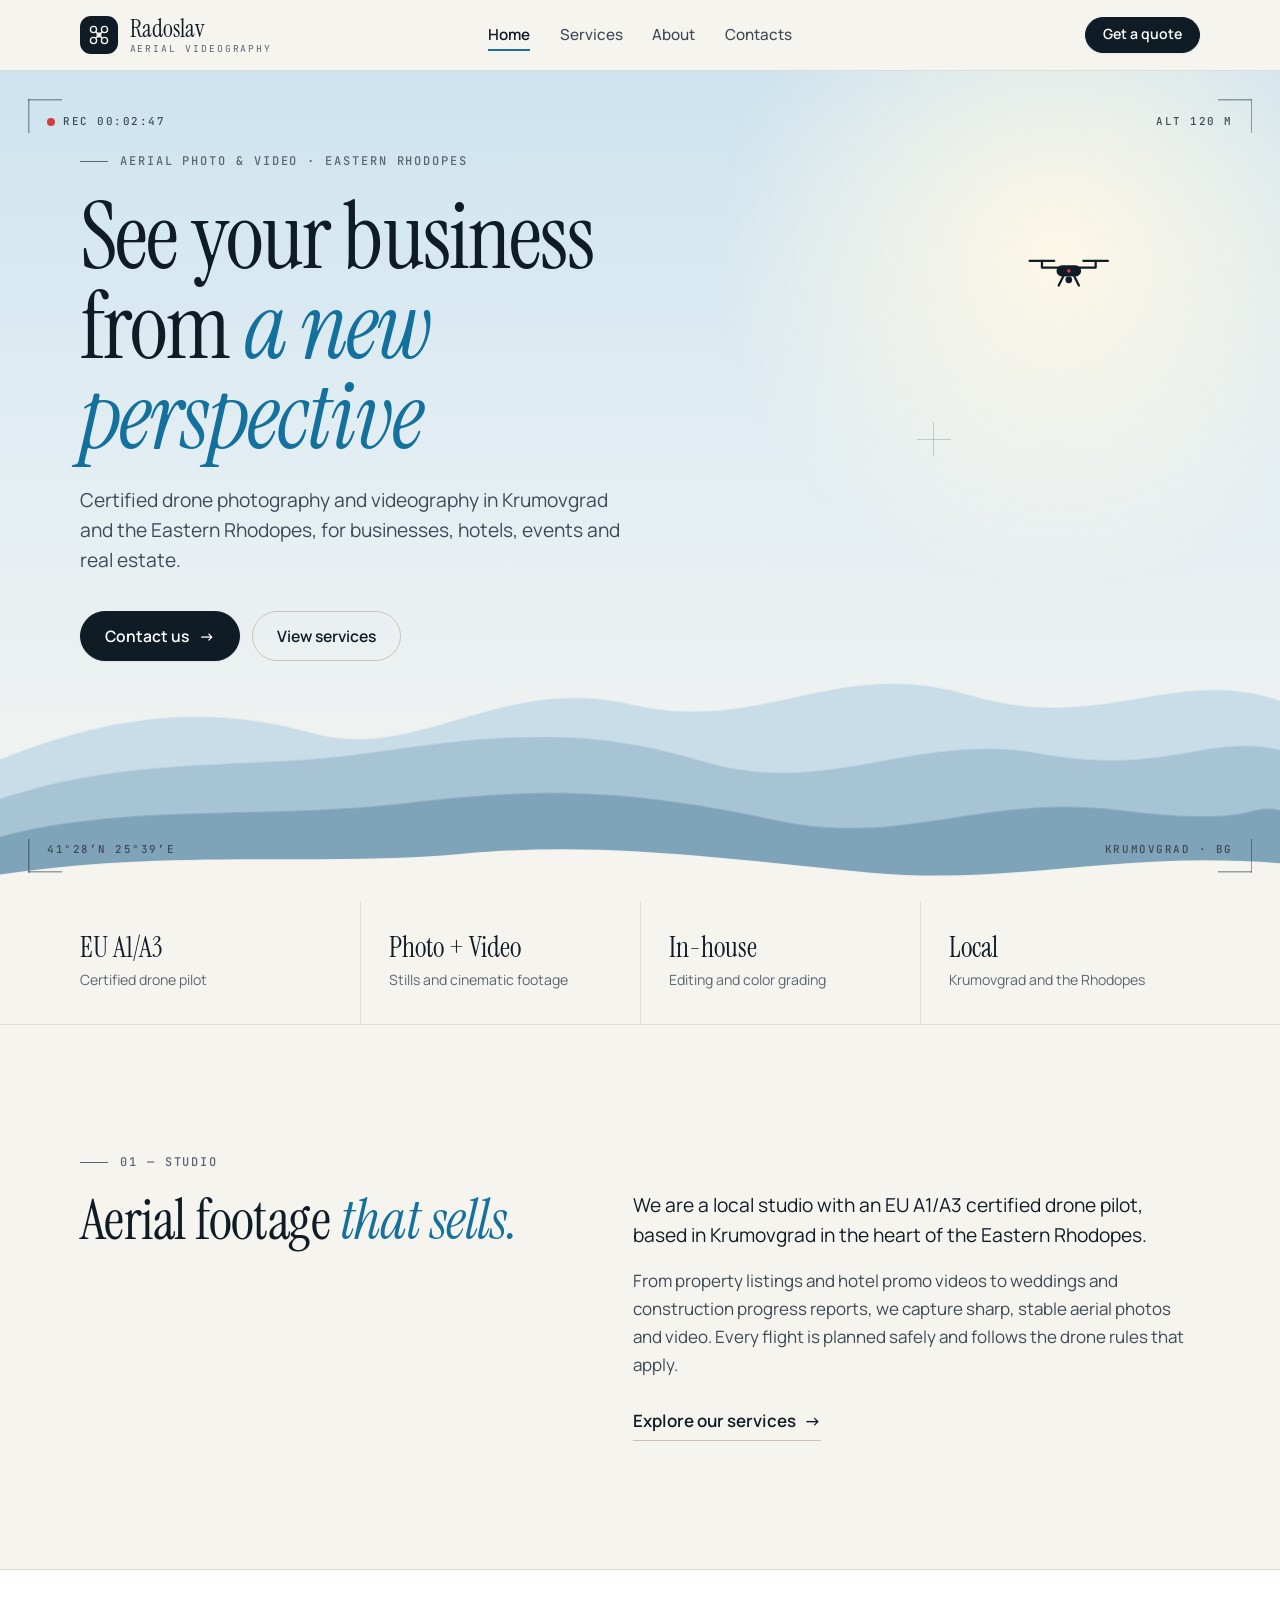
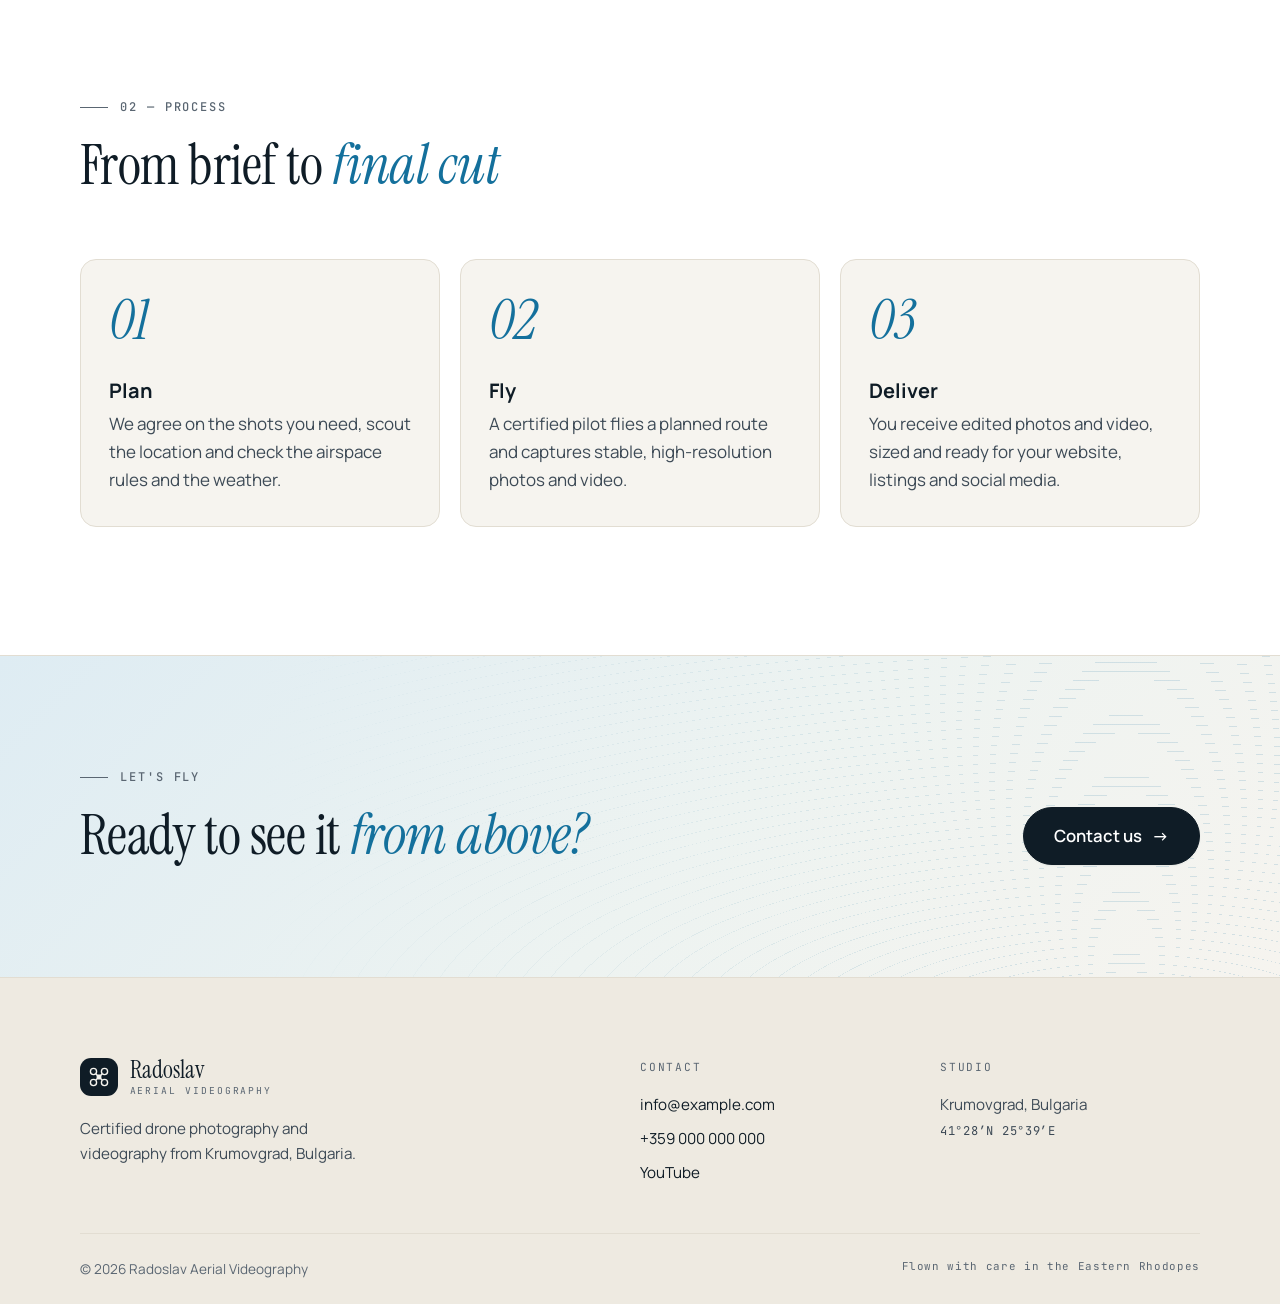
==== company-website/index.html @ a9bc3211 "new design changes" ====
<!DOCTYPE html>
<html lang="en">
<head>
  <meta charset="UTF-8">
  <meta name="viewport" content="width=device-width, initial-scale=1.0">
  <meta name="description" content="Radoslav Aerial Videography — certified drone photography and videography in Krumovgrad and the Eastern Rhodopes.">
  <meta name="theme-color" content="#f6f4ef">
  <title>Home | Radoslav Aerial Videography</title>
  <link rel="icon" href="data:image/svg+xml,%3Csvg xmlns='http://www.w3.org/2000/svg' viewBox='0 0 32 32'%3E%3Crect width='32' height='32' rx='8' fill='%230f1c26'/%3E%3Cg fill='none' stroke='%23f6f4ef' stroke-width='2'%3E%3Ccircle cx='9' cy='9' r='4'/%3E%3Ccircle cx='23' cy='9' r='4'/%3E%3Ccircle cx='9' cy='23' r='4'/%3E%3Ccircle cx='23' cy='23' r='4'/%3E%3Cpath d='M12 12l8 8M20 12l-8 8'/%3E%3C/g%3E%3Crect x='13' y='13' width='6' height='6' rx='1.5' fill='%23f6f4ef'/%3E%3C/svg%3E">
  <link rel="preconnect" href="https://fonts.googleapis.com">
  <link rel="preconnect" href="https://fonts.gstatic.com" crossorigin>
  <link rel="stylesheet" href="https://fonts.googleapis.com/css2?family=Instrument+Serif:ital@0;1&family=JetBrains+Mono:wght@400;500&family=Manrope:wght@400;500;600;700&display=swap">
  <link rel="stylesheet" href="styles.css">
</head>
<body>
  <header class="site-header">
    <div class="container header-inner">
      <div class="brand">
        <span class="logo" aria-hidden="true">
          <svg viewBox="0 0 32 32" width="22" height="22" focusable="false"><g fill="none" stroke="currentColor" stroke-width="2"><circle cx="8" cy="8" r="4.5"/><circle cx="24" cy="8" r="4.5"/><circle cx="8" cy="24" r="4.5"/><circle cx="24" cy="24" r="4.5"/><path d="M11.5 11.5l9 9M20.5 11.5l-9 9"/></g><rect x="12.5" y="12.5" width="7" height="7" rx="2" fill="currentColor"/></svg>
        </span>
        <span class="brand-text">
          <span class="brand-name">Radoslav</span>
          <span class="brand-sub">Aerial Videography</span>
        </span>
      </div>
      <nav class="main-nav" aria-label="Main navigation">
        <ul>
          <li><a href="index.html" class="active" aria-current="page">Home</a></li>
          <li><a href="services.html">Services</a></li>
          <li><a href="about.html">About</a></li>
          <li><a href="contacts.html">Contacts</a></li>
        </ul>
      </nav>
      <a href="contacts.html" class="btn btn-small header-cta">Get a quote</a>
    </div>
  </header>

  <main>
    <section class="hero" aria-labelledby="hero-title">
      <div class="hero-sky" aria-hidden="true">
        <div class="sun"></div>
        <svg class="drone" viewBox="0 0 80 34" focusable="false">
          <g fill="none" stroke="currentColor" stroke-width="2" stroke-linecap="round">
            <path class="blade" d="M5 7h22"/>
            <path class="blade" d="M53 7h22"/>
            <path d="M16 7v6M64 7v6M16 13h48M35 21l-4 8M45 21l4 8"/>
          </g>
          <rect x="29" y="11" width="22" height="10" rx="5" fill="currentColor"/>
          <circle cx="40" cy="24" r="3" fill="currentColor"/>
          <circle class="drone-light" cx="40" cy="16" r="1.6"/>
        </svg>
        <svg class="ridges" viewBox="0 0 1440 400" preserveAspectRatio="none" focusable="false">
          <path class="ridge ridge-1" d="M0 250 C 120 205 230 190 350 222 S 560 160 710 192 S 940 140 1090 182 S 1320 150 1440 188 V400 H0 Z"/>
          <path class="ridge ridge-2" d="M0 292 C 150 245 270 262 410 244 S 650 212 790 252 S 1030 220 1170 244 S 1360 222 1440 240 V400 H0 Z"/>
          <path class="ridge ridge-3" d="M0 332 C 140 296 300 314 460 296 S 720 284 870 314 S 1100 286 1260 304 S 1400 296 1440 304 V400 H0 Z"/>
          <path class="ridge ridge-4" d="M0 372 C 200 344 360 364 520 350 S 820 356 980 370 S 1260 346 1440 360 V400 H0 Z"/>
        </svg>
      </div>

      <div class="viewfinder" aria-hidden="true">
        <span class="hud hud-tl"><span class="rec-dot"></span>Rec 00:02:47</span>
        <span class="hud hud-tr">Alt 120 m</span>
        <span class="hud hud-bl">41°28′N 25°39′E</span>
        <span class="hud hud-br">Krumovgrad · BG</span>
        <span class="crosshair"></span>
      </div>

      <div class="container hero-content">
        <p class="eyebrow">Aerial photo &amp; video · Eastern Rhodopes</p>
        <h1 id="hero-title">See your business from <em>a new perspective</em></h1>
        <p class="tagline">Certified drone photography and videography in Krumovgrad and the Eastern Rhodopes, for businesses, hotels, events and real estate.</p>
        <div class="hero-actions">
          <a href="contacts.html" class="btn">Contact us <span class="arrow" aria-hidden="true">→</span></a>
          <a href="services.html" class="btn btn-ghost">View services</a>
        </div>
      </div>
    </section>

    <section class="trust" aria-label="Highlights">
      <div class="container">
        <ul class="trust-list">
          <li><span class="trust-k">EU A1/A3</span><span class="trust-v">Certified drone pilot</span></li>
          <li><span class="trust-k">Photo + Video</span><span class="trust-v">Stills and cinematic footage</span></li>
          <li><span class="trust-k">In-house</span><span class="trust-v">Editing and color grading</span></li>
          <li><span class="trust-k">Local</span><span class="trust-v">Krumovgrad and the Rhodopes</span></li>
        </ul>
      </div>
    </section>

    <section class="intro section" aria-labelledby="intro-title">
      <div class="container intro-grid">
        <div class="reveal">
          <p class="section-label">01 — Studio</p>
          <h2 id="intro-title" class="display">Aerial footage <em>that sells.</em></h2>
        </div>
        <div class="intro-body reveal">
          <p class="lede">We are a local studio with an EU A1/A3 certified drone pilot, based in Krumovgrad in the heart of the Eastern Rhodopes.</p>
          <p>From property listings and hotel promo videos to weddings and construction progress reports, we capture sharp, stable aerial photos and video. Every flight is planned safely and follows the drone rules that apply.</p>
          <a href="services.html" class="link-arrow">Explore our services <span class="arrow" aria-hidden="true">→</span></a>
        </div>
      </div>
    </section>

    <section class="process section" aria-labelledby="process-title">
      <div class="container">
        <div class="section-head reveal">
          <p class="section-label">02 — Process</p>
          <h2 id="process-title" class="display">From brief to <em>final cut</em></h2>
        </div>
        <ol class="steps">
          <li class="step reveal">
            <span class="step-num" aria-hidden="true">01</span>
            <h3>Plan</h3>
            <p>We agree on the shots you need, scout the location and check the airspace rules and the weather.</p>
          </li>
          <li class="step reveal">
            <span class="step-num" aria-hidden="true">02</span>
            <h3>Fly</h3>
            <p>A certified pilot flies a planned route and captures stable, high-resolution photos and video.</p>
          </li>
          <li class="step reveal">
            <span class="step-num" aria-hidden="true">03</span>
            <h3>Deliver</h3>
            <p>You receive edited photos and video, sized and ready for your website, listings and social media.</p>
          </li>
        </ol>
      </div>
    </section>

    <section class="cta-band" aria-labelledby="cta-title">
      <div class="container cta-inner reveal">
        <div>
          <p class="section-label">Let's fly</p>
          <h2 id="cta-title" class="display">Ready to see it <em>from above?</em></h2>
        </div>
        <a href="contacts.html" class="btn btn-lg">Contact us <span class="arrow" aria-hidden="true">→</span></a>
      </div>
    </section>
  </main>

  <footer class="site-footer">
    <div class="container">
      <div class="footer-grid">
        <div class="footer-brand">
          <div class="brand">
            <span class="logo" aria-hidden="true">
              <svg viewBox="0 0 32 32" width="22" height="22" focusable="false"><g fill="none" stroke="currentColor" stroke-width="2"><circle cx="8" cy="8" r="4.5"/><circle cx="24" cy="8" r="4.5"/><circle cx="8" cy="24" r="4.5"/><circle cx="24" cy="24" r="4.5"/><path d="M11.5 11.5l9 9M20.5 11.5l-9 9"/></g><rect x="12.5" y="12.5" width="7" height="7" rx="2" fill="currentColor"/></svg>
            </span>
            <span class="brand-text">
              <span class="brand-name">Radoslav</span>
              <span class="brand-sub">Aerial Videography</span>
            </span>
          </div>
          <p>Certified drone photography and videography from Krumovgrad, Bulgaria.</p>
        </div>
        <div>
          <p class="footer-title">Contact</p>
          <ul class="footer-links">
            <li><a href="mailto:info@example.com">info@example.com</a></li>
            <li><a href="tel:+359000000000">+359 000 000 000</a></li>
            <li><a href="https://www.youtube.com/" target="_blank" rel="noopener">YouTube</a></li>
          </ul>
        </div>
        <div>
          <p class="footer-title">Studio</p>
          <p>Krumovgrad, Bulgaria<br><span class="mono">41°28′N 25°39′E</span></p>
        </div>
      </div>
      <div class="footer-bottom">
        <p>&copy; 2026 Radoslav Aerial Videography</p>
        <p class="mono">Flown with care in the Eastern Rhodopes</p>
      </div>
    </div>
  </footer>
</body>
</html>
---- company-website/styles.css ----
/* ==========================================================
   Radoslav Aerial Videography — shared stylesheet
   The only stylesheet for the whole site.
   Light, editorial design with an aerial "viewfinder" theme.
   ========================================================== */

/* ---------- Design tokens ---------- */
:root {
  /* Colors */
  --paper: #f6f4ef;          /* page background */
  --paper-2: #eeeae1;        /* footer, subtle panels */
  --surface: #ffffff;        /* cards */
  --ink: #0f1c26;            /* headings, primary text */
  --ink-2: #3d4a56;          /* body text */
  --ink-3: #5a6672;          /* labels, captions */
  --line: #e2ddd2;
  --line-strong: #cbc4b6;
  --accent: #14709c;         /* sky blue */
  --accent-strong: #0c5578;
  --accent-soft: #deecf3;
  --sky-top: #cde3ef;
  --sky-mid: #e3eef3;
  --ridge-1: #c9dde8;
  --ridge-2: #a7c4d5;
  --ridge-3: #7fa3b9;
  --rec: #d43d3d;

  /* Typography */
  --font-display: "Instrument Serif", "Times New Roman", Georgia, serif;
  --font-sans: "Manrope", system-ui, -apple-system, "Segoe UI", Roboto, Arial, sans-serif;
  --font-mono: "JetBrains Mono", ui-monospace, "SFMono-Regular", Consolas, monospace;
  --fs-hero: clamp(2.75rem, 7.2vw, 5.75rem);
  --fs-display: clamp(2.1rem, 4.6vw, 3.5rem);
  --fs-lede: clamp(1.1rem, 1.5vw, 1.3rem);

  /* Spacing & layout */
  --gutter: clamp(1rem, 4vw, 2.5rem);
  --section: clamp(4.5rem, 10vw, 8rem);
  --max-width: 1200px;
  --radius: 16px;

  /* Effects */
  --shadow-sm: 0 1px 2px rgba(15, 28, 38, 0.06);
  --shadow-md: 0 1px 2px rgba(15, 28, 38, 0.05), 0 10px 24px -10px rgba(15, 28, 38, 0.18);
  --shadow-lg: 0 2px 4px rgba(15, 28, 38, 0.04), 0 28px 50px -20px rgba(15, 28, 38, 0.25);
  --ease: cubic-bezier(0.2, 0.7, 0.2, 1);
}

/* ---------- Base ---------- */
*,
*::before,
*::after {
  box-sizing: border-box;
}

html {
  -webkit-text-size-adjust: 100%;
}

body {
  margin: 0;
  font-family: var(--font-sans);
  font-size: 1.0625rem;
  line-height: 1.65;
  color: var(--ink-2);
  background: var(--paper);
  -webkit-font-smoothing: antialiased;
  text-rendering: optimizeLegibility;
}

h1,
h2,
h3 {
  color: var(--ink);
  line-height: 1.1;
  margin: 0;
  text-wrap: balance;
}

p {
  margin: 0 0 1rem;
}

a {
  color: var(--accent);
}

em {
  font-style: italic;
}

::selection {
  background: var(--accent-soft);
  color: var(--ink);
}

:focus-visible {
  outline: 2px solid var(--accent);
  outline-offset: 3px;
  border-radius: 4px;
}

.container {
  width: 100%;
  max-width: var(--max-width);
  margin: 0 auto;
  padding: 0 var(--gutter);
}

.visually-hidden {
  position: absolute;
  width: 1px;
  height: 1px;
  padding: 0;
  margin: -1px;
  overflow: hidden;
  clip: rect(0 0 0 0);
  white-space: nowrap;
  border: 0;
}

.mono {
  font-family: var(--font-mono);
  font-size: 0.8em;
  letter-spacing: 0.06em;
}

/* ---------- Shared type styles ---------- */
.eyebrow,
.section-label {
  display: flex;
  align-items: center;
  gap: 0.75rem;
  margin: 0 0 1.25rem;
  font-family: var(--font-mono);
  font-size: 0.75rem;
  font-weight: 500;
  letter-spacing: 0.16em;
  text-transform: uppercase;
  color: var(--ink-3);
}

.eyebrow::before,
.section-label::before {
  content: "";
  width: 28px;
  height: 1px;
  background: currentColor;
}

.display {
  font-family: var(--font-display);
  font-weight: 400;
  font-size: var(--fs-display);
  line-height: 1.02;
  letter-spacing: -0.01em;
}

.display em,
.hero h1 em,
.page-hero h1 em {
  color: var(--accent);
}

.lede {
  font-size: var(--fs-lede);
  line-height: 1.55;
  color: var(--ink);
}

.section {
  padding: var(--section) 0;
}

/* ---------- Header ---------- */
.site-header {
  position: sticky;
  top: 0;
  z-index: 100;
  background: rgba(246, 244, 239, 0.85);
  border-bottom: 1px solid var(--line);
  -webkit-backdrop-filter: saturate(1.4) blur(14px);
  backdrop-filter: saturate(1.4) blur(14px);
}

.header-inner {
  display: grid;
  grid-template-columns: 1fr auto;
  align-items: center;
  gap: 0.5rem 1rem;
  padding-top: 0.75rem;
  padding-bottom: 0.5rem;
}

.brand {
  display: inline-flex;
  align-items: center;
  gap: 0.7rem;
  color: var(--ink);
  text-decoration: none;
}

.logo {
  display: grid;
  place-items: center;
  flex-shrink: 0;
  width: 2.4rem;
  height: 2.4rem;
  border-radius: 11px;
  background: var(--ink);
  color: var(--paper);
}

.brand-text {
  display: flex;
  flex-direction: column;
  line-height: 1;
}

.brand-name {
  font-family: var(--font-display);
  font-size: 1.5rem;
  color: var(--ink);
}

.brand-sub {
  margin-top: 0.2rem;
  font-family: var(--font-mono);
  font-size: 0.6rem;
  letter-spacing: 0.2em;
  text-transform: uppercase;
  color: var(--ink-3);
}

.header-cta {
  grid-column: 2;
  grid-row: 1;
}

/* ---------- Navigation ---------- */
.main-nav {
  grid-column: 1 / -1;
  grid-row: 2;
  margin: 0 calc(var(--gutter) * -1);
  padding: 0 var(--gutter);
  overflow-x: auto;
  scrollbar-width: none;
}

.main-nav::-webkit-scrollbar {
  display: none;
}

.main-nav ul {
  list-style: none;
  margin: 0;
  padding: 0;
  display: flex;
  gap: 0.25rem;
}

.main-nav a {
  position: relative;
  display: block;
  padding: 0.5rem 0.8rem;
  font-size: 0.95rem;
  font-weight: 500;
  color: var(--ink-2);
  text-decoration: none;
  white-space: nowrap;
  transition: color 0.2s ease;
}

.main-nav a::after {
  content: "";
  position: absolute;
  left: 0.8rem;
  right: 0.8rem;
  bottom: 0.3rem;
  height: 1.5px;
  background: var(--accent);
  transform: scaleX(0);
  transform-origin: left;
  transition: transform 0.35s var(--ease);
}

.main-nav li:first-child a {
  margin-left: -0.8rem;
}

.main-nav a:hover {
  color: var(--ink);
}

.main-nav a:hover::after,
.main-nav a.active::after {
  transform: scaleX(1);
}

.main-nav a.active {
  color: var(--ink);
  font-weight: 600;
}

@media (min-width: 900px) {
  .header-inner {
    grid-template-columns: 1fr auto 1fr;
    padding-top: 0.9rem;
    padding-bottom: 0.9rem;
  }

  .main-nav {
    grid-column: 2;
    grid-row: 1;
    margin: 0;
    padding: 0;
  }

  .main-nav li:first-child a {
    margin-left: 0;
  }

  .header-cta {
    grid-column: 3;
    justify-self: end;
  }
}

/* ---------- Buttons & links ---------- */
.btn {
  display: inline-flex;
  align-items: center;
  gap: 0.6rem;
  padding: 0.9rem 1.5rem;
  border: 1px solid var(--ink);
  border-radius: 999px;
  background: var(--ink);
  color: #ffffff;
  font-family: var(--font-sans);
  font-size: 0.98rem;
  font-weight: 600;
  line-height: 1.2;
  text-decoration: none;
  box-shadow: var(--shadow-sm);
  transition: background 0.25s ease, border-color 0.25s ease, color 0.25s ease,
              transform 0.25s var(--ease), box-shadow 0.25s ease;
}

.btn:hover {
  background: var(--accent-strong);
  border-color: var(--accent-strong);
  transform: translateY(-2px);
  box-shadow: var(--shadow-md);
}

.btn-ghost {
  background: transparent;
  color: var(--ink);
  border-color: var(--line-strong);
  box-shadow: none;
}

.btn-ghost:hover {
  background: var(--surface);
  border-color: var(--ink);
  color: var(--ink);
}

.btn-small {
  padding: 0.55rem 1.05rem;
  font-size: 0.88rem;
}

.btn-lg {
  padding: 1.1rem 1.9rem;
  font-size: 1.05rem;
}

.arrow {
  display: inline-block;
  transition: transform 0.3s var(--ease);
}

.btn:hover .arrow,
.link-arrow:hover .arrow,
.card-link:hover .arrow {
  transform: translateX(4px);
}

.link-arrow {
  display: inline-flex;
  align-items: center;
  gap: 0.5rem;
  margin-top: 0.75rem;
  padding-bottom: 0.3rem;
  border-bottom: 1px solid var(--line-strong);
  color: var(--ink);
  font-weight: 600;
  text-decoration: none;
  transition: color 0.2s ease, border-color 0.2s ease;
}

.link-arrow:hover {
  color: var(--accent);
  border-color: var(--accent);
}

/* ---------- Hero ---------- */
.hero {
  position: relative;
  isolation: isolate;
  overflow: hidden;
  min-height: clamp(600px, calc(100vh - 70px), 900px);
  padding: clamp(3.5rem, 9vh, 6.5rem) 0 clamp(10rem, 24vh, 15rem);
  background: linear-gradient(180deg, var(--sky-top) 0%, var(--sky-mid) 48%, var(--paper) 100%);
}

.hero-sky {
  position: absolute;
  inset: 0;
  z-index: -1;
  pointer-events: none;
}

.sun {
  position: absolute;
  top: -20%;
  right: -10%;
  width: min(70vw, 700px);
  aspect-ratio: 1;
  border-radius: 50%;
  background: radial-gradient(circle, rgba(255, 248, 230, 0.95) 0%, rgba(255, 248, 230, 0.5) 35%, rgba(255, 248, 230, 0) 70%);
}

.ridges {
  position: absolute;
  left: 0;
  right: 0;
  bottom: 0;
  width: 100%;
  height: clamp(200px, 42vh, 420px);
}

.ridge-1 { fill: var(--ridge-1); }
.ridge-2 { fill: var(--ridge-2); }
.ridge-3 { fill: var(--ridge-3); }
.ridge-4 { fill: var(--paper); }

.drone {
  position: absolute;
  top: 22%;
  right: 13%;
  width: clamp(64px, 7vw, 100px);
  color: var(--ink);
}

.drone-light {
  fill: var(--rec);
}

.hero-content {
  position: relative;
  z-index: 1;
}

.hero h1 {
  max-width: 15ch;
  font-family: var(--font-display);
  font-weight: 400;
  font-size: var(--fs-hero);
  line-height: 0.98;
  letter-spacing: -0.02em;
}

.tagline {
  max-width: 46ch;
  margin-top: 1.5rem;
  font-size: var(--fs-lede);
  line-height: 1.55;
  color: var(--ink-2);
}

.hero-actions {
  display: flex;
  flex-wrap: wrap;
  gap: 0.75rem;
  margin-top: 2.25rem;
}

/* Camera viewfinder overlay */
.viewfinder {
  --c: rgba(15, 28, 38, 0.4);
  --len: clamp(18px, 3vw, 34px);
  position: absolute;
  inset: clamp(0.75rem, 2.5vw, 1.75rem);
  z-index: 0;
  pointer-events: none;
  background:
    linear-gradient(var(--c), var(--c)) top left / var(--len) 1.5px no-repeat,
    linear-gradient(var(--c), var(--c)) top left / 1.5px var(--len) no-repeat,
    linear-gradient(var(--c), var(--c)) top right / var(--len) 1.5px no-repeat,
    linear-gradient(var(--c), var(--c)) top right / 1.5px var(--len) no-repeat,
    linear-gradient(var(--c), var(--c)) bottom left / var(--len) 1.5px no-repeat,
    linear-gradient(var(--c), var(--c)) bottom left / 1.5px var(--len) no-repeat,
    linear-gradient(var(--c), var(--c)) bottom right / var(--len) 1.5px no-repeat,
    linear-gradient(var(--c), var(--c)) bottom right / 1.5px var(--len) no-repeat;
}

.hud {
  position: absolute;
  display: inline-flex;
  align-items: center;
  gap: 0.5rem;
  font-family: var(--font-mono);
  font-size: 0.68rem;
  font-weight: 500;
  letter-spacing: 0.14em;
  text-transform: uppercase;
  color: var(--ink-2);
}

.hud-tl { top: 0.9rem; left: 1.2rem; }
.hud-tr { top: 0.9rem; right: 1.2rem; }
.hud-bl { bottom: 0.9rem; left: 1.2rem; }
.hud-br { bottom: 0.9rem; right: 1.2rem; }

.rec-dot {
  width: 8px;
  height: 8px;
  border-radius: 50%;
  background: var(--rec);
}

.crosshair {
  position: absolute;
  top: 44%;
  left: 74%;
  width: 34px;
  height: 34px;
  transform: translate(-50%, -50%);
  opacity: 0.45;
  background:
    linear-gradient(var(--c), var(--c)) center / 100% 1px no-repeat,
    linear-gradient(var(--c), var(--c)) center / 1px 100% no-repeat;
}

@media (max-width: 720px) {
  .drone,
  .crosshair,
  .hud-br {
    display: none;
  }
}

/* ---------- Trust strip ---------- */
.trust {
  border-bottom: 1px solid var(--line);
}

.trust-list {
  list-style: none;
  margin: 0;
  padding: 0;
  display: grid;
  grid-template-columns: repeat(2, 1fr);
}

.trust-list li {
  display: flex;
  flex-direction: column;
  gap: 0.3rem;
  padding: 1.5rem 0 1.5rem 1rem;
}

/* Mobile: 2 x 2 grid with dividers */
@media (max-width: 859px) {
  .trust-list li:nth-child(odd) {
    padding-left: 0;
    padding-right: 1rem;
    border-right: 1px solid var(--line);
  }

  .trust-list li:nth-child(-n + 2) {
    border-bottom: 1px solid var(--line);
  }
}

.trust-k {
  font-family: var(--font-display);
  font-size: clamp(1.35rem, 2.4vw, 1.75rem);
  line-height: 1.1;
  color: var(--ink);
}

.trust-v {
  font-size: 0.88rem;
  color: var(--ink-3);
}

@media (min-width: 860px) {
  .trust-list {
    grid-template-columns: repeat(4, 1fr);
  }

  .trust-list li {
    padding: 2rem 1.75rem;
  }

  .trust-list li:first-child {
    padding-left: 0;
  }

  .trust-list li + li {
    border-left: 1px solid var(--line);
  }
}

/* ---------- Intro ---------- */
.intro-grid {
  display: grid;
  gap: 2rem;
}

.intro-body p:not(.lede) {
  color: var(--ink-2);
}

@media (min-width: 900px) {
  .intro-grid {
    grid-template-columns: 5fr 6fr;
    gap: 5rem;
    align-items: start;
  }

  .intro-body {
    padding-top: 2.4rem;
  }
}

/* ---------- Process ---------- */
.process {
  background: var(--surface);
  border-top: 1px solid var(--line);
  border-bottom: 1px solid var(--line);
}

.section-head {
  max-width: 40rem;
  margin-bottom: clamp(2.5rem, 5vw, 4rem);
}

.steps {
  list-style: none;
  margin: 0;
  padding: 0;
  display: grid;
  gap: 1rem;
}

.step {
  padding: 2rem 1.75rem;
  background: var(--paper);
  border: 1px solid var(--line);
  border-radius: var(--radius);
  transition: transform 0.35s var(--ease), box-shadow 0.35s ease;
}

.step:hover {
  transform: translateY(-4px);
  box-shadow: var(--shadow-md);
}

.step-num {
  display: block;
  margin-bottom: 2rem;
  font-family: var(--font-display);
  font-style: italic;
  font-size: 3.5rem;
  line-height: 1;
  color: var(--accent);
}

.step h3 {
  margin-bottom: 0.5rem;
  font-size: 1.25rem;
  font-weight: 700;
}

.step p {
  margin: 0;
  color: var(--ink-2);
}

@media (min-width: 760px) {
  .steps {
    grid-template-columns: repeat(3, 1fr);
    gap: 1.25rem;
  }
}

/* ---------- Call-to-action band ---------- */
.cta-band {
  position: relative;
  overflow: hidden;
  padding: clamp(4rem, 9vw, 7rem) 0;
  background: linear-gradient(135deg, var(--accent-soft) 0%, #edf3f1 55%, var(--paper) 100%);
}

/* Topographic contour lines */
.cta-band::before,
.page-hero::before {
  content: "";
  position: absolute;
  inset: 0;
  pointer-events: none;
  background: repeating-radial-gradient(ellipse at 88% 115%, transparent 0 26px, rgba(20, 112, 156, 0.15) 26px 27px);
  -webkit-mask-image: linear-gradient(to left, #000 15%, transparent 80%);
  mask-image: linear-gradient(to left, #000 15%, transparent 80%);
}

.cta-inner {
  position: relative;
  display: flex;
  flex-direction: column;
  align-items: flex-start;
  gap: 2rem;
}

.cta-text {
  margin: 1rem 0 0;
  color: var(--ink-2);
}

@media (min-width: 860px) {
  .cta-inner {
    flex-direction: row;
    align-items: flex-end;
    justify-content: space-between;
  }
}

/* ---------- Page hero (inner pages) ---------- */
.page-hero {
  position: relative;
  overflow: hidden;
  padding: clamp(4rem, 10vw, 7.5rem) 0 clamp(3rem, 6vw, 5rem);
  background: linear-gradient(180deg, var(--sky-top) 0%, var(--sky-mid) 45%, var(--paper) 100%);
  border-bottom: 1px solid var(--line);
}

.page-hero .container {
  position: relative;
}

.page-hero h1 {
  max-width: 14ch;
  font-family: var(--font-display);
  font-weight: 400;
  font-size: clamp(2.75rem, 6.5vw, 5.25rem);
  line-height: 0.98;
  letter-spacing: -0.02em;
}

.page-hero .lede {
  max-width: 52ch;
  margin: 1.5rem 0 0;
  color: var(--ink-2);
}

/* ---------- Service cards ---------- */
.services {
  padding: clamp(3rem, 7vw, 6rem) 0 var(--section);
}

.card-grid {
  list-style: none;
  margin: 0;
  padding: 0;
  display: grid;
  grid-template-columns: 1fr;               /* mobile: 1 column */
  gap: 1.25rem;
}

@media (min-width: 640px) {
  .card-grid { grid-template-columns: repeat(2, 1fr); }
}

@media (min-width: 980px) {
  .card-grid { grid-template-columns: repeat(3, 1fr); }
}

.card {
  position: relative;
  display: flex;
  flex-direction: column;
  padding: 1.75rem;
  background: var(--surface);
  border: 1px solid var(--line);
  border-radius: var(--radius);
  box-shadow: var(--shadow-sm);
  transition: transform 0.4s var(--ease), box-shadow 0.4s ease, border-color 0.4s ease;
}

.card::before {
  content: "";
  position: absolute;
  top: -1px;
  left: -1px;
  right: -1px;
  height: 3px;
  border-radius: var(--radius) var(--radius) 0 0;
  background: linear-gradient(90deg, var(--accent), #7cc3e3);
  transform: scaleX(0);
  transform-origin: left;
  transition: transform 0.5s var(--ease);
}

.card:hover {
  transform: translateY(-5px);
  border-color: transparent;
  box-shadow: var(--shadow-lg);
}

.card:hover::before {
  transform: scaleX(1);
}

.card-top {
  display: flex;
  justify-content: space-between;
  align-items: flex-start;
  margin-bottom: 2.25rem;
}

.card-icon {
  display: grid;
  place-items: center;
  width: 3.25rem;
  height: 3.25rem;
  border-radius: 14px;
  background: var(--accent-soft);
  color: var(--accent-strong);
  transition: background 0.3s ease, color 0.3s ease;
}

.card-icon svg {
  width: 26px;
  height: 26px;
  fill: none;
  stroke: currentColor;
  stroke-width: 1.6;
  stroke-linecap: round;
  stroke-linejoin: round;
}

.card:hover .card-icon {
  background: var(--ink);
  color: #ffffff;
}

.card-num {
  font-family: var(--font-mono);
  font-size: 0.75rem;
  letter-spacing: 0.14em;
  color: var(--ink-3);
}

.card-title {
  margin-bottom: 0.7rem;
  font-family: var(--font-display);
  font-weight: 400;
  font-size: 1.8rem;
  line-height: 1.08;
}

.card p {
  flex: 1;
  margin: 0 0 1.5rem;
  color: var(--ink-2);
}

.card-link {
  display: inline-flex;
  align-items: center;
  gap: 0.4rem;
  margin-top: auto;
  color: var(--ink);
  font-size: 0.92rem;
  font-weight: 600;
  text-decoration: none;
  transition: color 0.2s ease;
}

.card-link:hover {
  color: var(--accent);
}

/* ---------- Footer ---------- */
.site-footer {
  padding-top: clamp(3.5rem, 7vw, 5rem);
  background: var(--paper-2);
  border-top: 1px solid var(--line);
  font-size: 0.95rem;
  color: var(--ink-2);
}

.footer-grid {
  display: grid;
  gap: 2.5rem;
  padding-bottom: 3rem;
}

.footer-brand p {
  max-width: 34ch;
  margin: 1.25rem 0 0;
}

.footer-title {
  margin-bottom: 1rem;
  font-family: var(--font-mono);
  font-size: 0.7rem;
  letter-spacing: 0.16em;
  text-transform: uppercase;
  color: var(--ink-3);
}

.footer-links {
  list-style: none;
  margin: 0;
  padding: 0;
  display: grid;
  gap: 0.55rem;
}

.footer-links a {
  color: var(--ink);
  text-decoration: none;
  background: linear-gradient(currentColor, currentColor) 0 100% / 0 1px no-repeat;
  transition: background-size 0.3s var(--ease);
}

.footer-links a:hover {
  background-size: 100% 1px;
}

.footer-bottom {
  display: flex;
  flex-wrap: wrap;
  justify-content: space-between;
  gap: 0.5rem 2rem;
  padding: 1.5rem 0;
  border-top: 1px solid var(--line);
  font-size: 0.85rem;
  color: var(--ink-3);
}

.footer-bottom p {
  margin: 0;
}

@media (min-width: 760px) {
  .footer-grid {
    grid-template-columns: 2fr 1fr 1fr;
  }
}

/* ==========================================================
   Motion — only for people who have not asked for less of it
   ========================================================== */
@media (prefers-reduced-motion: no-preference) {
  /* Page load */
  .hero-content > *,
  .page-hero .container > * {
    animation: rise 0.9s var(--ease) both;
  }

  .hero-content > :nth-child(2),
  .page-hero .container > :nth-child(2) { animation-delay: 0.1s; }
  .hero-content > :nth-child(3),
  .page-hero .container > :nth-child(3) { animation-delay: 0.2s; }
  .hero-content > :nth-child(4) { animation-delay: 0.3s; }

  /* Drone hovering, rotors spinning, lights blinking */
  .drone {
    animation: hover 5s ease-in-out infinite;
  }

  .drone .blade {
    transform-box: fill-box;
    transform-origin: center;
    animation: spin 0.12s linear infinite alternate;
  }

  .drone-light,
  .rec-dot {
    animation: blink 1.4s ease-in-out infinite;
  }

  /* Header shadow and hero parallax, driven by scrolling (CSS only) */
  @supports (animation-timeline: scroll()) {
    .site-header {
      animation: header-elevate linear both;
      animation-timeline: scroll(root);
      animation-range: 0 140px;
    }

    .ridge-1,
    .ridge-2,
    .ridge-3,
    .sun {
      animation-timing-function: linear;
      animation-fill-mode: both;
      animation-timeline: scroll(root);
      animation-range: 0 100vh;
    }

    .ridge-1 { animation-name: drift-far; }
    .ridge-2 { animation-name: drift-mid; }
    .ridge-3 { animation-name: drift-near; }
    .sun     { animation-name: drift-sun; }
  }

  /* Sections fade in as they scroll into view */
  @supports (animation-timeline: view()) {
    .reveal {
      animation: reveal linear both;
      animation-timeline: view();
      animation-range: entry 5% cover 30%;
    }
  }
}

@keyframes rise {
  from { opacity: 0; transform: translateY(18px); }
  to   { opacity: 1; transform: none; }
}

@keyframes reveal {
  from { opacity: 0; transform: translateY(28px); }
  to   { opacity: 1; transform: none; }
}

@keyframes hover {
  0%, 100% { transform: translate(0, 0) rotate(-1.5deg); }
  50%      { transform: translate(-12px, -14px) rotate(1.5deg); }
}

@keyframes spin {
  to { transform: scaleX(0.2); }
}

@keyframes blink {
  0%, 100% { opacity: 1; }
  50%      { opacity: 0.2; }
}

@keyframes header-elevate {
  to { box-shadow: 0 12px 30px -20px rgba(15, 28, 38, 0.45); }
}

@keyframes drift-far  { to { transform: translateY(70px); } }
@keyframes drift-mid  { to { transform: translateY(45px); } }
@keyframes drift-near { to { transform: translateY(22px); } }
@keyframes drift-sun  { to { transform: translateY(140px); } }
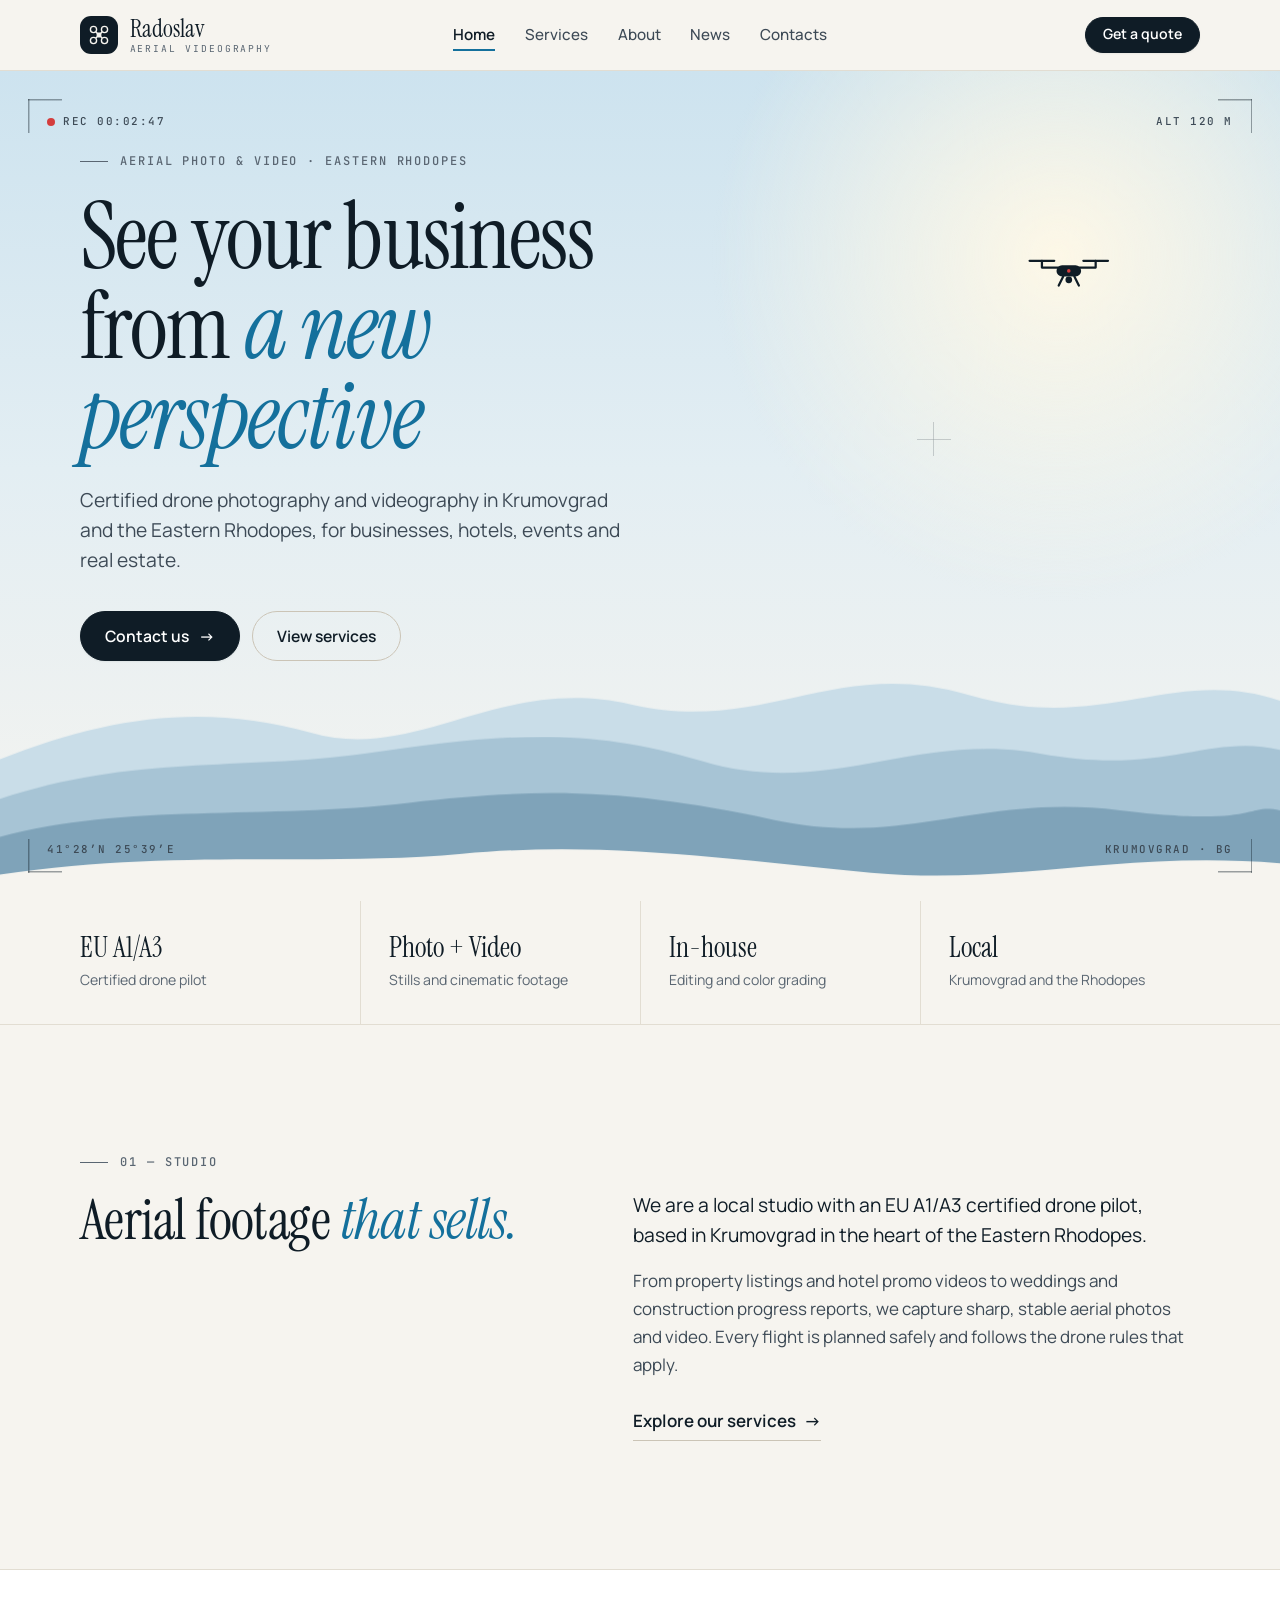
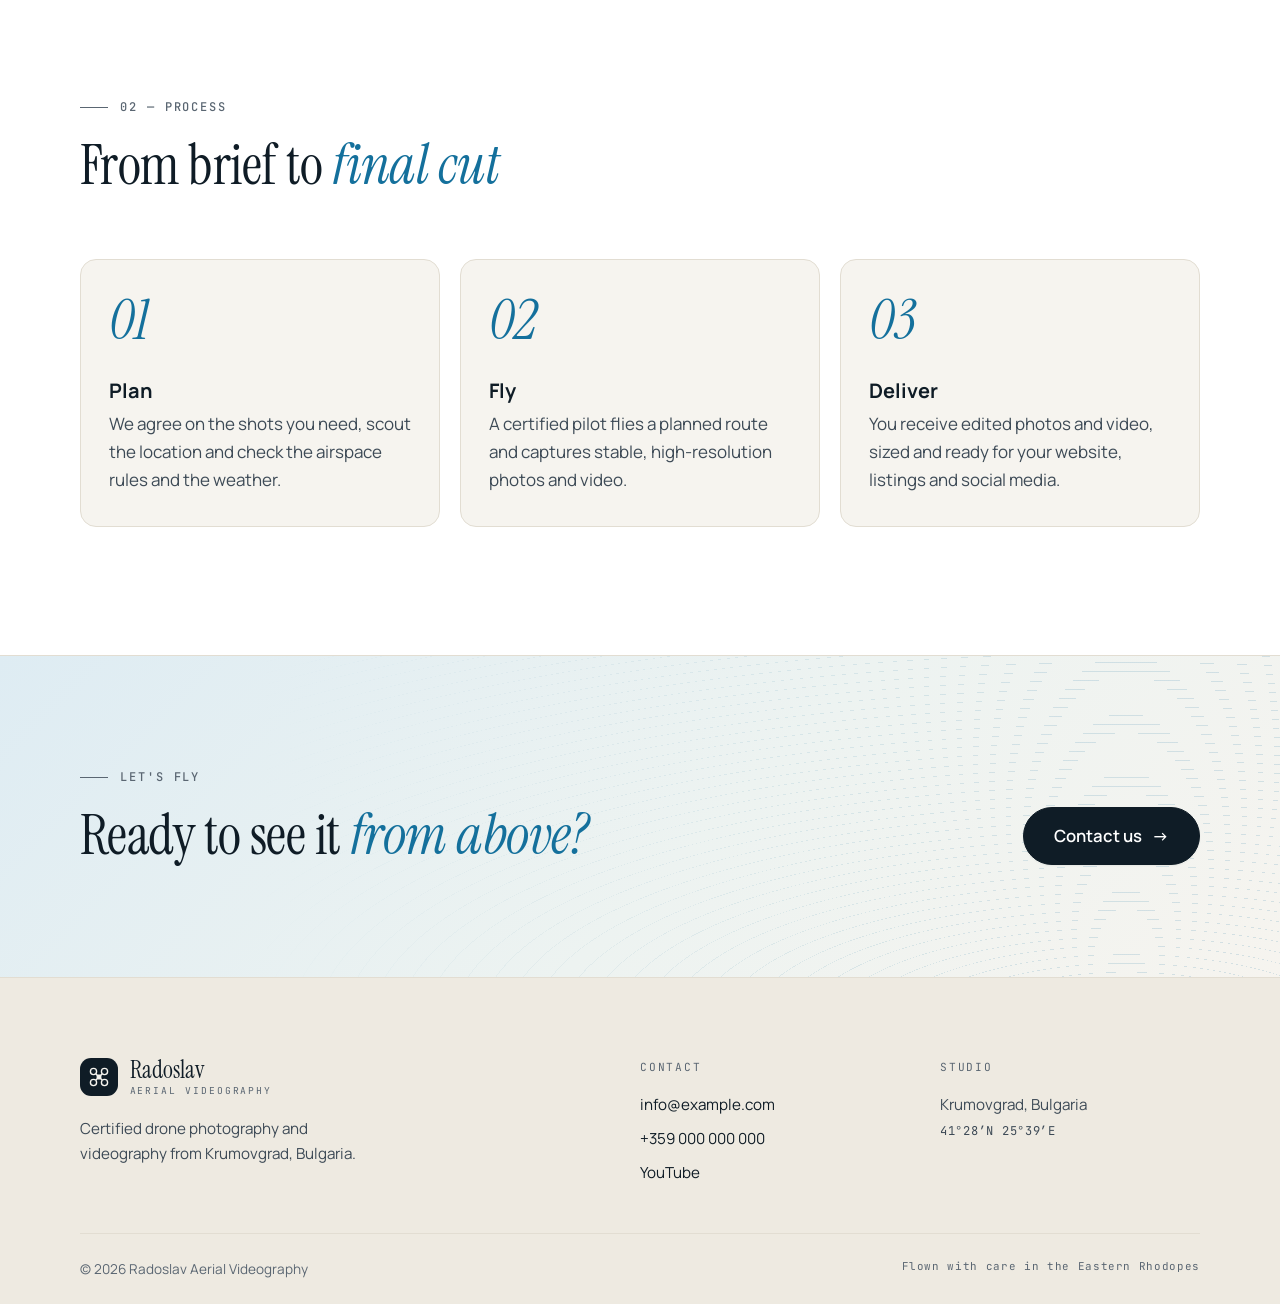
==== commit 089189f1: "Add News page Co-Authored-By: Claude Opus 5.5 <noreply@anthropic.com>" ====
--- a/company-website/index.html
+++ b/company-website/index.html
@@ -29,6 +29,7 @@
           <li><a href="index.html" class="active" aria-current="page">Home</a></li>
           <li><a href="services.html">Services</a></li>
           <li><a href="about.html">About</a></li>
+          <li><a href="news.html">News</a></li>
           <li><a href="contacts.html">Contacts</a></li>
         </ul>
       </nav>
@@ -51,10 +52,10 @@
           <circle class="drone-light" cx="40" cy="16" r="1.6"/>
         </svg>
         <svg class="ridges" viewBox="0 0 1440 400" preserveAspectRatio="none" focusable="false">
-          <path class="ridge ridge-1" d="M0 250 C 120 205 230 190 350 222 S 560 160 710 192 S 940 140 1090 182 S 1320 150 1440 188 V400 H0 Z"/>
-          <path class="ridge ridge-2" d="M0 292 C 150 245 270 262 410 244 S 650 212 790 252 S 1030 220 1170 244 S 1360 222 1440 240 V400 H0 Z"/>
-          <path class="ridge ridge-3" d="M0 332 C 140 296 300 314 460 296 S 720 284 870 314 S 1100 286 1260 304 S 1400 296 1440 304 V400 H0 Z"/>
-          <path class="ridge ridge-4" d="M0 372 C 200 344 360 364 520 350 S 820 356 980 370 S 1260 346 1440 360 V400 H0 Z"/>
+          <path class="ridge-1" d="M0 250 C 120 205 230 190 350 222 S 560 160 710 192 S 940 140 1090 182 S 1320 150 1440 188 V400 H0 Z"/>
+          <path class="ridge-2" d="M0 292 C 150 245 270 262 410 244 S 650 212 790 252 S 1030 220 1170 244 S 1360 222 1440 240 V400 H0 Z"/>
+          <path class="ridge-3" d="M0 332 C 140 296 300 314 460 296 S 720 284 870 314 S 1100 286 1260 304 S 1400 296 1440 304 V400 H0 Z"/>
+          <path class="ridge-4" d="M0 372 C 200 344 360 364 520 350 S 820 356 980 370 S 1260 346 1440 360 V400 H0 Z"/>
         </svg>
       </div>
 
@@ -88,7 +89,7 @@
       </div>
     </section>
 
-    <section class="intro section" aria-labelledby="intro-title">
+    <section class="section" aria-labelledby="intro-title">
       <div class="container intro-grid">
         <div class="reveal">
           <p class="section-label">01 — Studio</p>
@@ -159,7 +160,7 @@
           <ul class="footer-links">
             <li><a href="mailto:info@example.com">info@example.com</a></li>
             <li><a href="tel:+359000000000">+359 000 000 000</a></li>
-            <li><a href="https://www.youtube.com/" target="_blank" rel="noopener">YouTube</a></li>
+            <li><a href="https://www.youtube.com/" target="_blank" rel="noopener">YouTube<span class="visually-hidden"> (opens in a new tab)</span></a></li>
           </ul>
         </div>
         <div>
--- a/company-website/styles.css
+++ b/company-website/styles.css
@@ -843,6 +843,100 @@
   transition: background 0.3s ease, color 0.3s ease;
 }
 
+.card:hover .card-icon {
+  background: var(--ink);
+  color: #ffffff;
+}
+
+.card-num {
+  font-family: var(--font-mono);
+  font-size: 0.75rem;
+  letter-spacing: 0.14em;
+  color: var(--ink-3);
+}
+
+.card-title {
+  margin-bottom: 0.7rem;
+  font-family: var(--font-display);
+  font-weight: 400;
+  font-size: 1.8rem;
+  line-height: 1.08;
+}
+
+.card p {
+  flex: 1;
+  margin: 0 0 1.5rem;
+  color: var(--ink-2);
+}
+
+.card-link {
+  display: inline-flex;
+  align-items: center;
+  gap: 0.4rem;
+  margin-top: auto;
+  color: var(--ink);
+  font-size: 0.92rem;
+  font-weight: 600;
+  text-decoration: none;
+  transition: color 0.2s ease;
+}
+
+.card-link:hover {
+  color: var(--accent);
+}
+
+/* ---------- About: values ---------- */
+.values {
+  background: var(--surface);
+  border-top: 1px solid var(--line);
+  border-bottom: 1px solid var(--line);
+}
+
+.values-mission {
+  margin: 1.5rem 0 0;
+  color: var(--ink-2);
+}
+
+.value-grid {
+  list-style: none;
+  margin: 0;
+  padding: 0;
+  display: grid;
+  gap: 1rem;
+}
+
+@media (min-width: 760px) {
+  .value-grid {
+    grid-template-columns: repeat(3, 1fr);   /* 3 in a row */
+    gap: 1.25rem;
+  }
+}
+
+.value {
+  padding: 2rem 1.75rem;
+  background: var(--paper);
+  border: 1px solid var(--line);
+  border-radius: var(--radius);
+  transition: transform 0.35s var(--ease), box-shadow 0.35s ease;
+}
+
+.value:hover {
+  transform: translateY(-4px);
+  box-shadow: var(--shadow-md);
+}
+
+.value-icon {
+  display: grid;
+  place-items: center;
+  width: 3.25rem;
+  height: 3.25rem;
+  margin-bottom: 1.75rem;
+  border-radius: 14px;
+  background: var(--accent-soft);
+  color: var(--accent-strong);
+}
+
+.value-icon svg,
 .card-icon svg {
   width: 26px;
   height: 26px;
@@ -853,46 +947,408 @@
   stroke-linejoin: round;
 }
 
-.card:hover .card-icon {
-  background: var(--ink);
-  color: #ffffff;
-}
-
-.card-num {
+.value h3 {
+  margin-bottom: 0.5rem;
+  font-size: 1.25rem;
+  font-weight: 700;
+}
+
+.value p {
+  margin: 0;
+  color: var(--ink-2);
+}
+
+/* ---------- About: founder card ---------- */
+.person-card {
+  display: grid;
+  overflow: hidden;
+  background: var(--surface);
+  border: 1px solid var(--line);
+  border-radius: var(--radius);
+  box-shadow: var(--shadow-md);
+}
+
+.person-photo {
+  position: relative;
+  display: grid;
+  place-items: center;
+  aspect-ratio: 4 / 3;
+  overflow: hidden;
+  background: linear-gradient(160deg, var(--sky-top) 0%, var(--ridge-2) 100%);
+}
+
+/* Contour lines on the photo placeholder */
+.person-photo::before {
+  content: "";
+  position: absolute;
+  inset: 0;
+  background: repeating-radial-gradient(ellipse at 30% 80%, transparent 0 18px, rgba(15, 28, 38, 0.08) 18px 19px);
+}
+
+.person-initials {
+  position: relative;
+  font-family: var(--font-display);
+  font-size: clamp(4.5rem, 10vw, 7rem);
+  line-height: 1;
+  color: var(--ink);
+}
+
+.person-photo-note {
+  position: absolute;
+  left: 1rem;
+  bottom: 0.9rem;
+  font-family: var(--font-mono);
+  font-size: 0.68rem;
+  letter-spacing: 0.14em;
+  text-transform: uppercase;
+  color: var(--ink);
+}
+
+.person-body {
+  padding: clamp(1.75rem, 4vw, 3rem);
+  align-self: center;
+}
+
+.person-role {
+  margin-bottom: 0.75rem;
   font-family: var(--font-mono);
   font-size: 0.75rem;
   letter-spacing: 0.14em;
-  color: var(--ink-3);
-}
-
-.card-title {
-  margin-bottom: 0.7rem;
+  text-transform: uppercase;
+  color: var(--accent);
+}
+
+.person-name {
+  margin-bottom: 1rem;
   font-family: var(--font-display);
   font-weight: 400;
-  font-size: 1.8rem;
+  font-size: clamp(2rem, 4vw, 2.75rem);
+}
+
+.person-bio {
+  max-width: 44ch;
+  font-size: var(--fs-lede);
+  line-height: 1.55;
+  color: var(--ink-2);
+}
+
+.person-tags {
+  list-style: none;
+  margin: 1.5rem 0 0;
+  padding: 0;
+  display: flex;
+  flex-wrap: wrap;
+  gap: 0.5rem;
+}
+
+.person-tags li {
+  padding: 0.35rem 0.8rem;
+  border: 1px solid var(--line-strong);
+  border-radius: 999px;
+  font-size: 0.82rem;
+  font-weight: 500;
+  color: var(--ink-2);
+}
+
+@media (min-width: 760px) {
+  .person-card {
+    grid-template-columns: minmax(260px, 2fr) 3fr;
+  }
+
+  .person-photo {
+    aspect-ratio: 4 / 5;
+  }
+}
+
+/* ---------- About: key numbers ---------- */
+.stats-section {
+  padding-top: 0;
+}
+
+.stats {
+  list-style: none;
+  margin: 0;
+  padding: 0;
+  display: grid;
+  grid-template-columns: repeat(2, 1fr);
+  border-top: 1px solid var(--line);
+}
+
+.stat {
+  display: flex;
+  flex-direction: column;
+  gap: 0.6rem;
+  padding: 2rem 1rem 2rem 0;
+  border-bottom: 1px solid var(--line);
+}
+
+.stat:nth-child(even) {
+  padding-left: 1rem;
+  border-left: 1px solid var(--line);
+}
+
+.stat-value {
+  font-family: var(--font-display);
+  font-size: clamp(2.75rem, 6vw, 4.5rem);
+  line-height: 1;
+  color: var(--accent);
+}
+
+.stat-label {
+  max-width: 24ch;
+  font-size: 0.92rem;
+  color: var(--ink-2);
+}
+
+@media (min-width: 860px) {
+  .stats {
+    grid-template-columns: repeat(4, 1fr);
+  }
+
+  .stat {
+    padding: 2.5rem 1.5rem;
+  }
+
+  .stat:first-child {
+    padding-left: 0;
+  }
+
+  .stat + .stat {
+    border-left: 1px solid var(--line);
+  }
+}
+
+/* ---------- Contacts ---------- */
+.contact-grid {
+  display: grid;
+  gap: 3rem;
+}
+
+@media (min-width: 900px) {
+  .contact-grid {
+    grid-template-columns: 5fr 7fr;          /* two columns on desktop */
+    gap: 4rem;
+    align-items: start;
+  }
+}
+
+.contact-list {
+  margin: 2.5rem 0 0;
+  display: grid;
+  gap: 0;
+}
+
+.contact-item {
+  display: grid;
+  gap: 0.25rem;
+  padding: 1.25rem 0;
+  border-top: 1px solid var(--line);
+}
+
+.contact-item:last-child {
+  border-bottom: 1px solid var(--line);
+}
+
+.contact-item dt {
+  font-family: var(--font-mono);
+  font-size: 0.7rem;
+  letter-spacing: 0.16em;
+  text-transform: uppercase;
+  color: var(--ink-3);
+}
+
+.contact-item dd {
+  margin: 0;
+  font-size: 1.05rem;
+  color: var(--ink);
+}
+
+.contact-item a {
+  color: var(--ink);
+  text-decoration-color: var(--line-strong);
+  text-underline-offset: 4px;
+}
+
+.contact-item a:hover {
+  color: var(--accent);
+  text-decoration-color: currentColor;
+}
+
+.contact-form {
+  display: grid;
+  gap: 1.25rem;
+  padding: clamp(1.5rem, 4vw, 2.75rem);
+  background: var(--surface);
+  border: 1px solid var(--line);
+  border-radius: var(--radius);
+  box-shadow: var(--shadow-md);
+}
+
+.form-note {
+  margin: 0;
+  padding: 0.75rem 1rem;
+  border-radius: 10px;
+  background: var(--accent-soft);
+  font-size: 0.88rem;
+  color: var(--accent-strong);
+}
+
+.form-row {
+  display: grid;
+  gap: 1.25rem;
+}
+
+@media (min-width: 640px) {
+  .form-row {
+    grid-template-columns: 1fr 1fr;
+  }
+}
+
+.field {
+  display: grid;
+  gap: 0.45rem;
+}
+
+.field label {
+  font-size: 0.9rem;
+  font-weight: 600;
+  color: var(--ink);
+}
+
+.optional {
+  font-weight: 400;
+  color: var(--ink-3);
+}
+
+.field input,
+.field select,
+.field textarea {
+  width: 100%;
+  padding: 0.85rem 1rem;
+  font: inherit;
+  font-size: 1rem;
+  color: var(--ink);
+  background: var(--paper);
+  border: 1px solid var(--line-strong);
+  border-radius: 10px;
+  transition: border-color 0.2s ease, box-shadow 0.2s ease, background 0.2s ease;
+}
+
+.field textarea {
+  resize: vertical;
+  min-height: 9rem;
+}
+
+.field input:hover,
+.field select:hover,
+.field textarea:hover {
+  border-color: var(--ink-3);
+}
+
+.field input:focus,
+.field select:focus,
+.field textarea:focus {
+  outline: none;
+  background: var(--surface);
+  border-color: var(--accent);
+  box-shadow: 0 0 0 4px var(--accent-soft);
+}
+
+.field input:user-invalid,
+.field textarea:user-invalid {
+  border-color: var(--rec);
+}
+
+.contact-form .btn {
+  justify-self: start;
+  cursor: pointer;
+}
+
+.map-wrap {
+  margin-top: clamp(3rem, 6vw, 5rem);
+  overflow: hidden;
+  border: 1px solid var(--line);
+  border-radius: var(--radius);
+  box-shadow: var(--shadow-md);
+  aspect-ratio: 16 / 7;
+  min-height: 280px;
+  background: var(--paper-2);
+}
+
+.map-wrap iframe {
+  display: block;
+  width: 100%;
+  height: 100%;
+  border: 0;
+  filter: grayscale(0.35) contrast(1.05);
+}
+
+/* ---------- News ---------- */
+.news-list {
+  list-style: none;
+  margin: 0;
+  padding: 0;
+  display: grid;
+  gap: 1.25rem;
+}
+
+@media (min-width: 760px) {
+  .news-list {
+    grid-template-columns: repeat(2, 1fr);
+  }
+}
+
+.news-card {
+  display: flex;
+  flex-direction: column;
+  padding: clamp(1.5rem, 3vw, 2.25rem);
+  background: var(--surface);
+  border: 1px solid var(--line);
+  border-radius: var(--radius);
+  box-shadow: var(--shadow-sm);
+  transition: transform 0.4s var(--ease), box-shadow 0.4s ease;
+}
+
+.news-card:hover {
+  transform: translateY(-4px);
+  box-shadow: var(--shadow-lg);
+}
+
+.news-meta {
+  display: flex;
+  align-items: center;
+  gap: 0.75rem;
+  margin-bottom: 1.5rem;
+  font-family: var(--font-mono);
+  font-size: 0.75rem;
+  letter-spacing: 0.12em;
+  text-transform: uppercase;
+  color: var(--ink-3);
+}
+
+.news-tag {
+  padding: 0.2rem 0.6rem;
+  border-radius: 999px;
+  background: var(--accent-soft);
+  color: var(--accent-strong);
+}
+
+.news-title {
+  margin-bottom: 0.75rem;
+  font-family: var(--font-display);
+  font-weight: 400;
+  font-size: clamp(1.6rem, 2.6vw, 2rem);
   line-height: 1.08;
 }
 
-.card p {
-  flex: 1;
-  margin: 0 0 1.5rem;
+.news-excerpt {
+  display: -webkit-box;
+  -webkit-box-orient: vertical;
+  -webkit-line-clamp: 2;                    /* 2-line excerpt */
+  line-clamp: 2;
+  overflow: hidden;
+  margin-bottom: 1.5rem;
   color: var(--ink-2);
-}
-
-.card-link {
-  display: inline-flex;
-  align-items: center;
-  gap: 0.4rem;
-  margin-top: auto;
-  color: var(--ink);
-  font-size: 0.92rem;
-  font-weight: 600;
-  text-decoration: none;
-  transition: color 0.2s ease;
-}
-
-.card-link:hover {
-  color: var(--accent);
 }
 
 /* ---------- Footer ---------- */
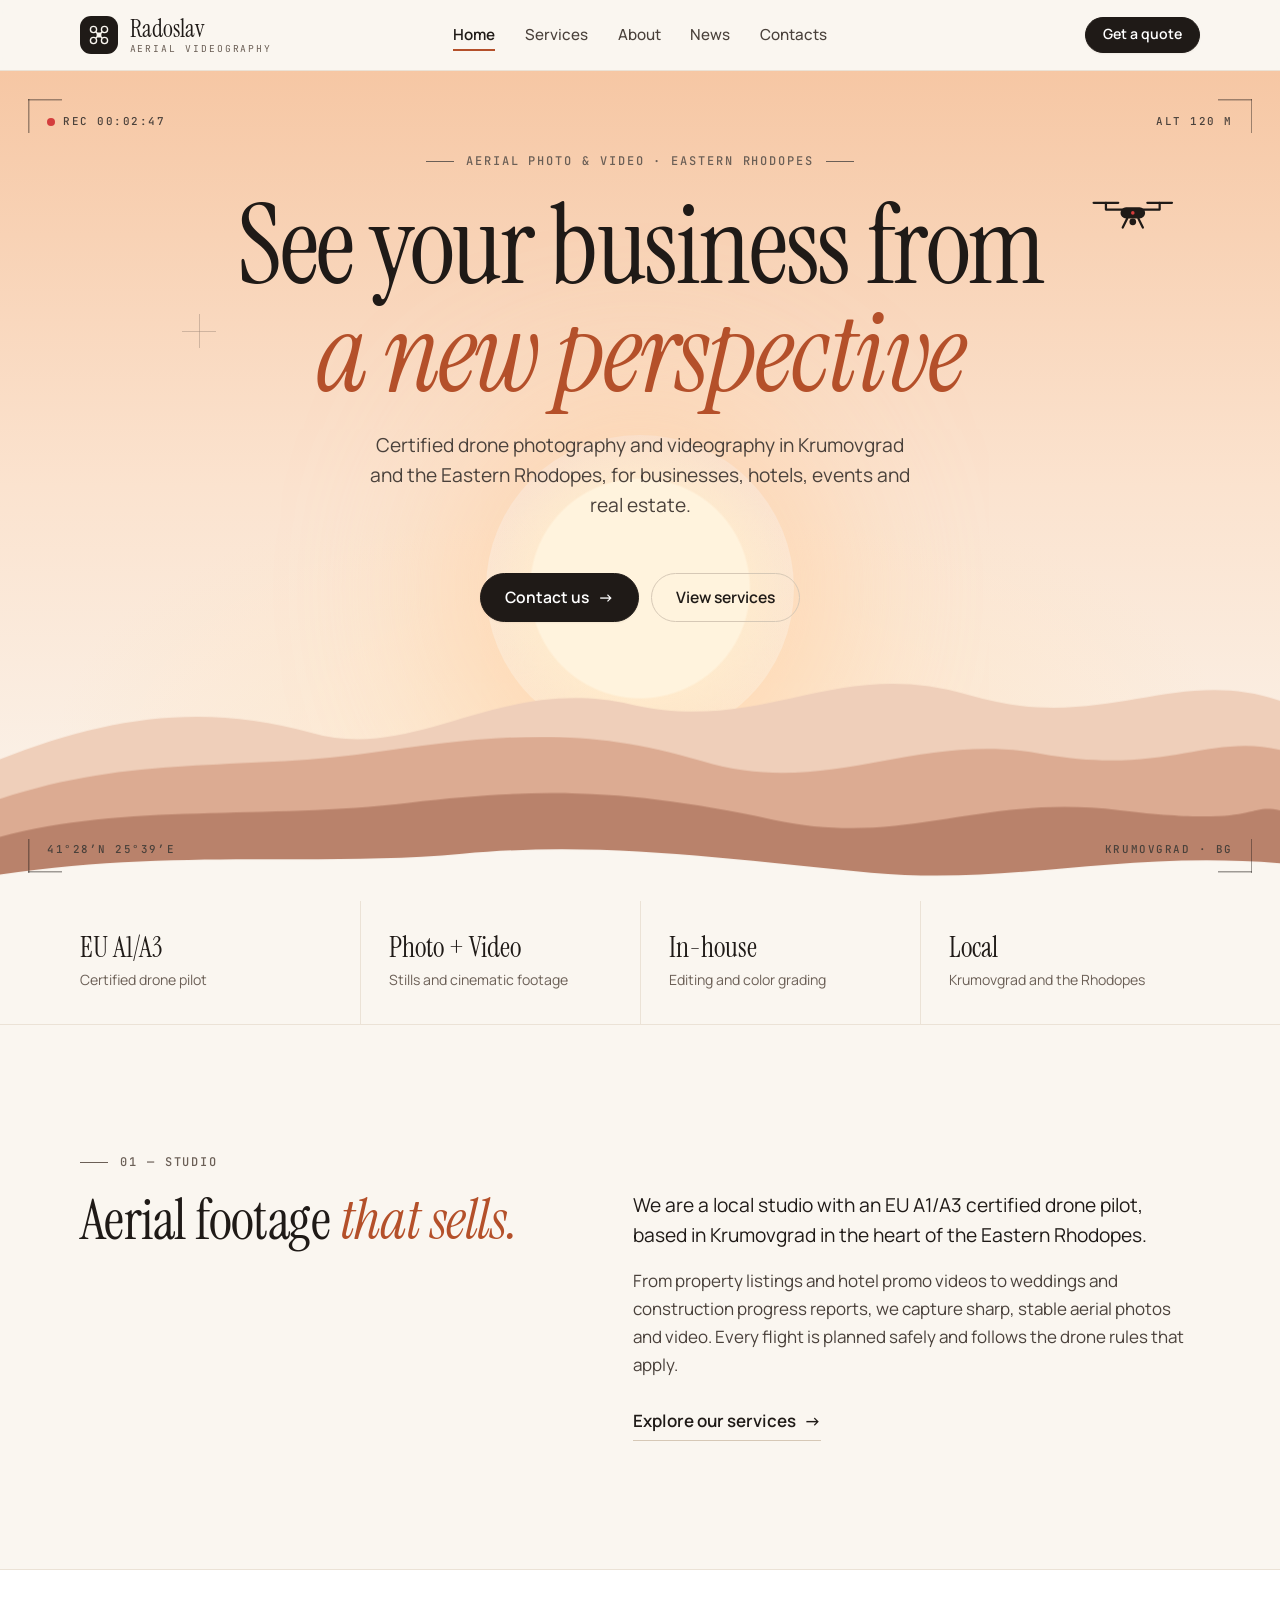
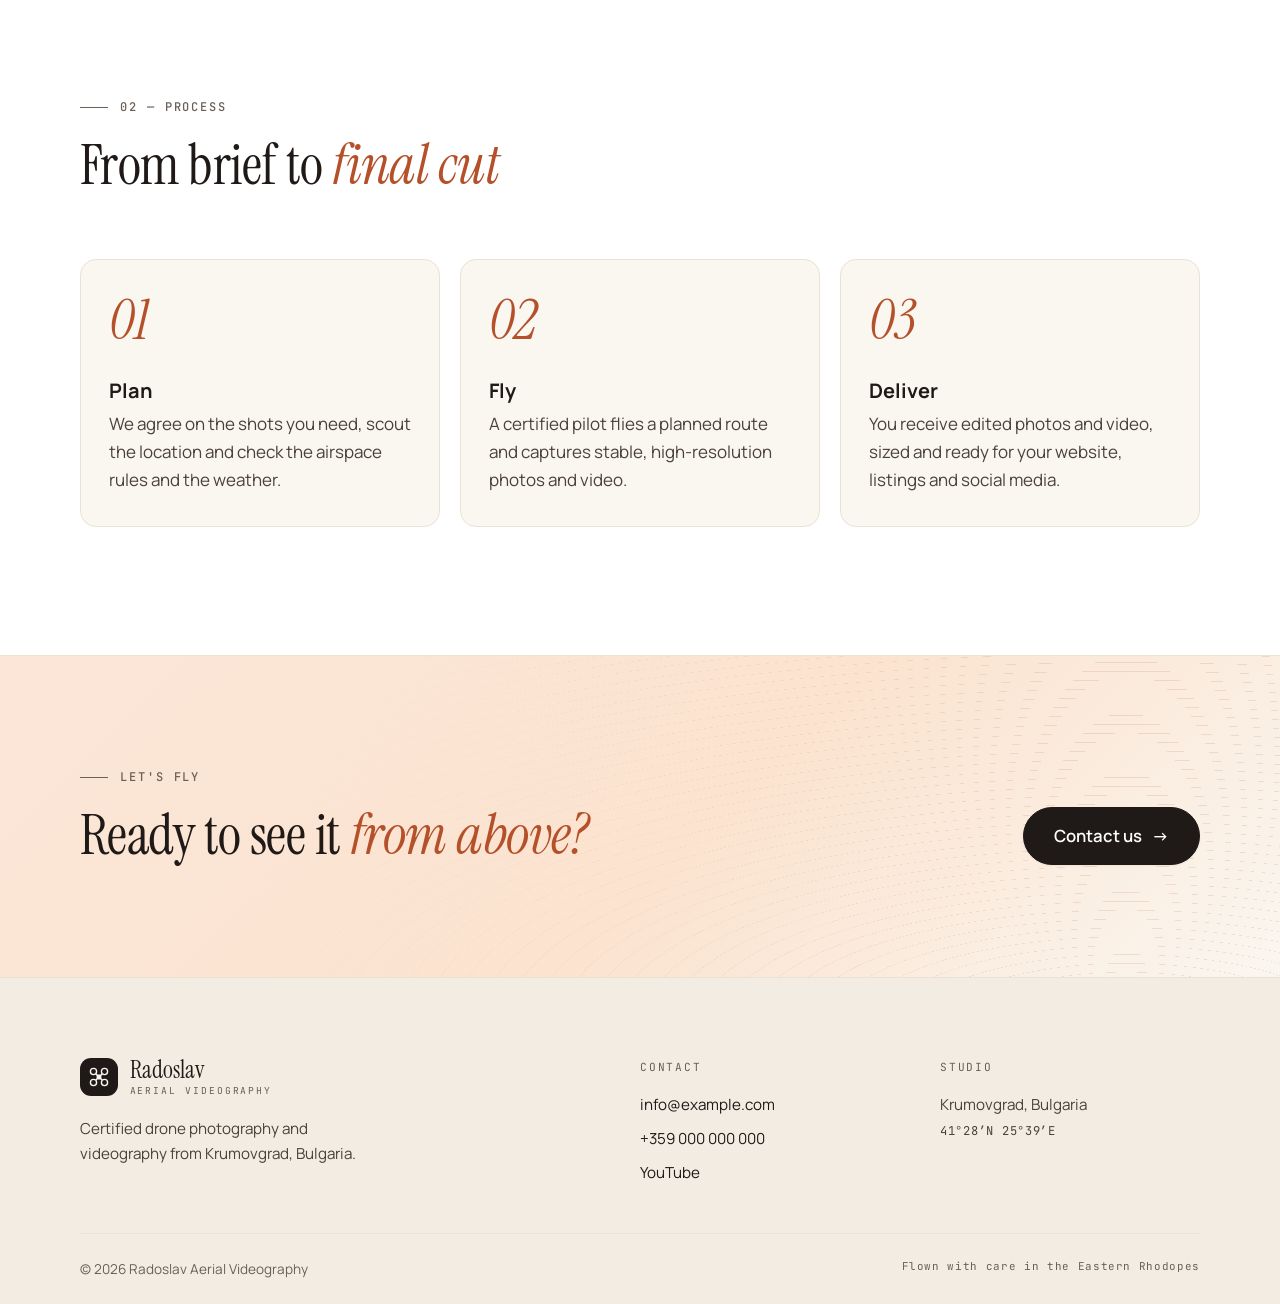
==== commit 3f557abc: "v2: redesign colors and hero - New golden-hour palette (warm cream, peach, terracotta) defined only " ====
--- a/company-website/index.html
+++ b/company-website/index.html
@@ -4,9 +4,9 @@
   <meta charset="UTF-8">
   <meta name="viewport" content="width=device-width, initial-scale=1.0">
   <meta name="description" content="Radoslav Aerial Videography — certified drone photography and videography in Krumovgrad and the Eastern Rhodopes.">
-  <meta name="theme-color" content="#f6f4ef">
+  <meta name="theme-color" content="#faf6f0">
   <title>Home | Radoslav Aerial Videography</title>
-  <link rel="icon" href="data:image/svg+xml,%3Csvg xmlns='http://www.w3.org/2000/svg' viewBox='0 0 32 32'%3E%3Crect width='32' height='32' rx='8' fill='%230f1c26'/%3E%3Cg fill='none' stroke='%23f6f4ef' stroke-width='2'%3E%3Ccircle cx='9' cy='9' r='4'/%3E%3Ccircle cx='23' cy='9' r='4'/%3E%3Ccircle cx='9' cy='23' r='4'/%3E%3Ccircle cx='23' cy='23' r='4'/%3E%3Cpath d='M12 12l8 8M20 12l-8 8'/%3E%3C/g%3E%3Crect x='13' y='13' width='6' height='6' rx='1.5' fill='%23f6f4ef'/%3E%3C/svg%3E">
+  <link rel="icon" href="data:image/svg+xml,%3Csvg xmlns='http://www.w3.org/2000/svg' viewBox='0 0 32 32'%3E%3Crect width='32' height='32' rx='8' fill='%231f1a17'/%3E%3Cg fill='none' stroke='%23faf6f0' stroke-width='2'%3E%3Ccircle cx='9' cy='9' r='4'/%3E%3Ccircle cx='23' cy='9' r='4'/%3E%3Ccircle cx='9' cy='23' r='4'/%3E%3Ccircle cx='23' cy='23' r='4'/%3E%3Cpath d='M12 12l8 8M20 12l-8 8'/%3E%3C/g%3E%3Crect x='13' y='13' width='6' height='6' rx='1.5' fill='%23faf6f0'/%3E%3C/svg%3E">
   <link rel="preconnect" href="https://fonts.googleapis.com">
   <link rel="preconnect" href="https://fonts.gstatic.com" crossorigin>
   <link rel="stylesheet" href="https://fonts.googleapis.com/css2?family=Instrument+Serif:ital@0;1&family=JetBrains+Mono:wght@400;500&family=Manrope:wght@400;500;600;700&display=swap">
@@ -15,7 +15,7 @@
 <body>
   <header class="site-header">
     <div class="container header-inner">
-      <div class="brand">
+      <a href="index.html" class="brand" aria-label="Radoslav Aerial Videography – Home">
         <span class="logo" aria-hidden="true">
           <svg viewBox="0 0 32 32" width="22" height="22" focusable="false"><g fill="none" stroke="currentColor" stroke-width="2"><circle cx="8" cy="8" r="4.5"/><circle cx="24" cy="8" r="4.5"/><circle cx="8" cy="24" r="4.5"/><circle cx="24" cy="24" r="4.5"/><path d="M11.5 11.5l9 9M20.5 11.5l-9 9"/></g><rect x="12.5" y="12.5" width="7" height="7" rx="2" fill="currentColor"/></svg>
         </span>
@@ -23,7 +23,7 @@
           <span class="brand-name">Radoslav</span>
           <span class="brand-sub">Aerial Videography</span>
         </span>
-      </div>
+      </a>
       <nav class="main-nav" aria-label="Main navigation">
         <ul>
           <li><a href="index.html" class="active" aria-current="page">Home</a></li>
--- a/company-website/styles.css
+++ b/company-website/styles.css
@@ -6,30 +6,34 @@
 
 /* ---------- Design tokens ---------- */
 :root {
-  /* Colors */
-  --paper: #f6f4ef;          /* page background */
-  --paper-2: #eeeae1;        /* footer, subtle panels */
+  /* Colors — v2 "golden hour" palette */
+  --paper: #faf6f0;          /* page background (warm cream) */
+  --paper-2: #f3ece2;        /* footer, subtle panels */
   --surface: #ffffff;        /* cards */
-  --ink: #0f1c26;            /* headings, primary text */
-  --ink-2: #3d4a56;          /* body text */
-  --ink-3: #5a6672;          /* labels, captions */
-  --line: #e2ddd2;
-  --line-strong: #cbc4b6;
-  --accent: #14709c;         /* sky blue */
-  --accent-strong: #0c5578;
-  --accent-soft: #deecf3;
-  --sky-top: #cde3ef;
-  --sky-mid: #e3eef3;
-  --ridge-1: #c9dde8;
-  --ridge-2: #a7c4d5;
-  --ridge-3: #7fa3b9;
+  --ink: #1f1a17;            /* headings, primary text */
+  --ink-2: #4a413b;          /* body text */
+  --ink-3: #6b5f56;          /* labels, captions */
+  --line: #ebe2d6;
+  --line-strong: #d6c8b6;
+  --accent: #b4502a;         /* terracotta */
+  --accent-strong: #8f3b1c;
+  --accent-soft: #fbe6d8;
+  --accent-2: #e8a26f;       /* soft apricot, for gradients */
+  --sky-top: #f6c7a4;        /* sunset peach */
+  --sky-mid: #fbe3cf;
+  --sun: #fff3dd;
+  --ridge-1: #efcfba;
+  --ridge-2: #dcab92;
+  --ridge-3: #b9826b;
+  --contour: rgba(180, 80, 42, 0.14);
+  --hud: rgba(31, 26, 23, 0.42);
   --rec: #d43d3d;
 
   /* Typography */
   --font-display: "Instrument Serif", "Times New Roman", Georgia, serif;
   --font-sans: "Manrope", system-ui, -apple-system, "Segoe UI", Roboto, Arial, sans-serif;
   --font-mono: "JetBrains Mono", ui-monospace, "SFMono-Regular", Consolas, monospace;
-  --fs-hero: clamp(2.75rem, 7.2vw, 5.75rem);
+  --fs-hero: clamp(3rem, 8.6vw, 7.25rem);
   --fs-display: clamp(2.1rem, 4.6vw, 3.5rem);
   --fs-lede: clamp(1.1rem, 1.5vw, 1.3rem);
 
@@ -40,9 +44,10 @@
   --radius: 16px;
 
   /* Effects */
-  --shadow-sm: 0 1px 2px rgba(15, 28, 38, 0.06);
-  --shadow-md: 0 1px 2px rgba(15, 28, 38, 0.05), 0 10px 24px -10px rgba(15, 28, 38, 0.18);
-  --shadow-lg: 0 2px 4px rgba(15, 28, 38, 0.04), 0 28px 50px -20px rgba(15, 28, 38, 0.25);
+  --shadow-sm: 0 1px 2px rgba(60, 35, 20, 0.06);
+  --shadow-md: 0 1px 2px rgba(60, 35, 20, 0.05), 0 10px 24px -10px rgba(60, 35, 20, 0.2);
+  --shadow-lg: 0 2px 4px rgba(60, 35, 20, 0.04), 0 28px 50px -20px rgba(60, 35, 20, 0.28);
+  --header-bg: rgba(250, 246, 240, 0.85);
   --ease: cubic-bezier(0.2, 0.7, 0.2, 1);
 }
 
@@ -177,7 +182,7 @@
   position: sticky;
   top: 0;
   z-index: 100;
-  background: rgba(246, 244, 239, 0.85);
+  background: var(--header-bg);
   border-bottom: 1px solid var(--line);
   -webkit-backdrop-filter: saturate(1.4) blur(14px);
   backdrop-filter: saturate(1.4) blur(14px);
@@ -209,6 +214,21 @@
   border-radius: 11px;
   background: var(--ink);
   color: var(--paper);
+  transition: background 0.3s ease, transform 0.5s var(--ease);
+}
+
+/* Clickable logo in the header: subtle hover */
+a.brand:hover .logo {
+  background: var(--accent-strong);
+  transform: rotate(-8deg) scale(1.05);
+}
+
+a.brand:hover .brand-name {
+  color: var(--accent-strong);
+}
+
+.brand-name {
+  transition: color 0.3s ease;
 }
 
 .brand-text {
@@ -410,9 +430,13 @@
   position: relative;
   isolation: isolate;
   overflow: hidden;
-  min-height: clamp(600px, calc(100vh - 70px), 900px);
-  padding: clamp(3.5rem, 9vh, 6.5rem) 0 clamp(10rem, 24vh, 15rem);
-  background: linear-gradient(180deg, var(--sky-top) 0%, var(--sky-mid) 48%, var(--paper) 100%);
+  --ridge-h: clamp(200px, 42vh, 420px);
+  --sun-size: clamp(170px, 24vw, 330px);
+  min-height: clamp(600px, calc(100vh - 70px), 920px);
+  padding: clamp(3.5rem, 9vh, 6.5rem) 0 clamp(11rem, 27vh, 17rem);
+  background:
+    radial-gradient(ellipse 65% 45% at 50% 80%, rgba(255, 228, 196, 0.9), rgba(255, 228, 196, 0) 70%),
+    linear-gradient(180deg, var(--sky-top) 0%, var(--sky-mid) 50%, var(--paper) 100%);
 }
 
 .hero-sky {
@@ -422,14 +446,17 @@
   pointer-events: none;
 }
 
+/* Setting sun, half hidden behind the ridges */
 .sun {
   position: absolute;
-  top: -20%;
-  right: -10%;
-  width: min(70vw, 700px);
+  left: 50%;
+  bottom: calc(var(--ridge-h) * 0.42);
+  width: var(--sun-size);
+  margin-left: calc(var(--sun-size) / -2);
   aspect-ratio: 1;
   border-radius: 50%;
-  background: radial-gradient(circle, rgba(255, 248, 230, 0.95) 0%, rgba(255, 248, 230, 0.5) 35%, rgba(255, 248, 230, 0) 70%);
+  background: radial-gradient(circle, var(--sun) 0 50%, rgba(255, 236, 205, 0.6) 51%, rgba(255, 236, 205, 0) 70%);
+  box-shadow: 0 0 140px 50px rgba(255, 205, 160, 0.55);
 }
 
 .ridges {
@@ -438,7 +465,7 @@
   right: 0;
   bottom: 0;
   width: 100%;
-  height: clamp(200px, 42vh, 420px);
+  height: var(--ridge-h);
 }
 
 .ridge-1 { fill: var(--ridge-1); }
@@ -448,8 +475,8 @@
 
 .drone {
   position: absolute;
-  top: 22%;
-  right: 13%;
+  top: 15%;
+  right: 8%;
   width: clamp(64px, 7vw, 100px);
   color: var(--ink);
 }
@@ -458,13 +485,25 @@
   fill: var(--rec);
 }
 
+/* v2: centered hero */
 .hero-content {
   position: relative;
   z-index: 1;
+  display: flex;
+  flex-direction: column;
+  align-items: center;
+  text-align: center;
+}
+
+.hero .eyebrow::after {
+  content: "";
+  width: 28px;
+  height: 1px;
+  background: currentColor;
 }
 
 .hero h1 {
-  max-width: 15ch;
+  max-width: 16ch;
   font-family: var(--font-display);
   font-weight: 400;
   font-size: var(--fs-hero);
@@ -483,13 +522,14 @@
 .hero-actions {
   display: flex;
   flex-wrap: wrap;
+  justify-content: center;
   gap: 0.75rem;
   margin-top: 2.25rem;
 }
 
 /* Camera viewfinder overlay */
 .viewfinder {
-  --c: rgba(15, 28, 38, 0.4);
+  --c: var(--hud);
   --len: clamp(18px, 3vw, 34px);
   position: absolute;
   inset: clamp(0.75rem, 2.5vw, 1.75rem);
@@ -533,8 +573,8 @@
 
 .crosshair {
   position: absolute;
-  top: 44%;
-  left: 74%;
+  top: 30%;
+  left: 14%;
   width: 34px;
   height: 34px;
   transform: translate(-50%, -50%);
@@ -703,7 +743,7 @@
   position: relative;
   overflow: hidden;
   padding: clamp(4rem, 9vw, 7rem) 0;
-  background: linear-gradient(135deg, var(--accent-soft) 0%, #edf3f1 55%, var(--paper) 100%);
+  background: linear-gradient(135deg, var(--accent-soft) 0%, var(--sky-mid) 55%, var(--paper) 100%);
 }
 
 /* Topographic contour lines */
@@ -713,7 +753,7 @@
   position: absolute;
   inset: 0;
   pointer-events: none;
-  background: repeating-radial-gradient(ellipse at 88% 115%, transparent 0 26px, rgba(20, 112, 156, 0.15) 26px 27px);
+  background: repeating-radial-gradient(ellipse at 88% 115%, transparent 0 26px, var(--contour) 26px 27px);
   -webkit-mask-image: linear-gradient(to left, #000 15%, transparent 80%);
   mask-image: linear-gradient(to left, #000 15%, transparent 80%);
 }
@@ -809,7 +849,7 @@
   right: -1px;
   height: 3px;
   border-radius: var(--radius) var(--radius) 0 0;
-  background: linear-gradient(90deg, var(--accent), #7cc3e3);
+  background: linear-gradient(90deg, var(--accent), var(--accent-2));
   transform: scaleX(0);
   transform-origin: left;
   transition: transform 0.5s var(--ease);
@@ -982,7 +1022,7 @@
   content: "";
   position: absolute;
   inset: 0;
-  background: repeating-radial-gradient(ellipse at 30% 80%, transparent 0 18px, rgba(15, 28, 38, 0.08) 18px 19px);
+  background: repeating-radial-gradient(ellipse at 30% 80%, transparent 0 18px, var(--contour) 18px 19px);
 }
 
 .person-initials {
@@ -1511,7 +1551,7 @@
 }
 
 @keyframes header-elevate {
-  to { box-shadow: 0 12px 30px -20px rgba(15, 28, 38, 0.45); }
+  to { box-shadow: 0 12px 30px -20px rgba(60, 35, 20, 0.45); }
 }
 
 @keyframes drift-far  { to { transform: translateY(70px); } }
